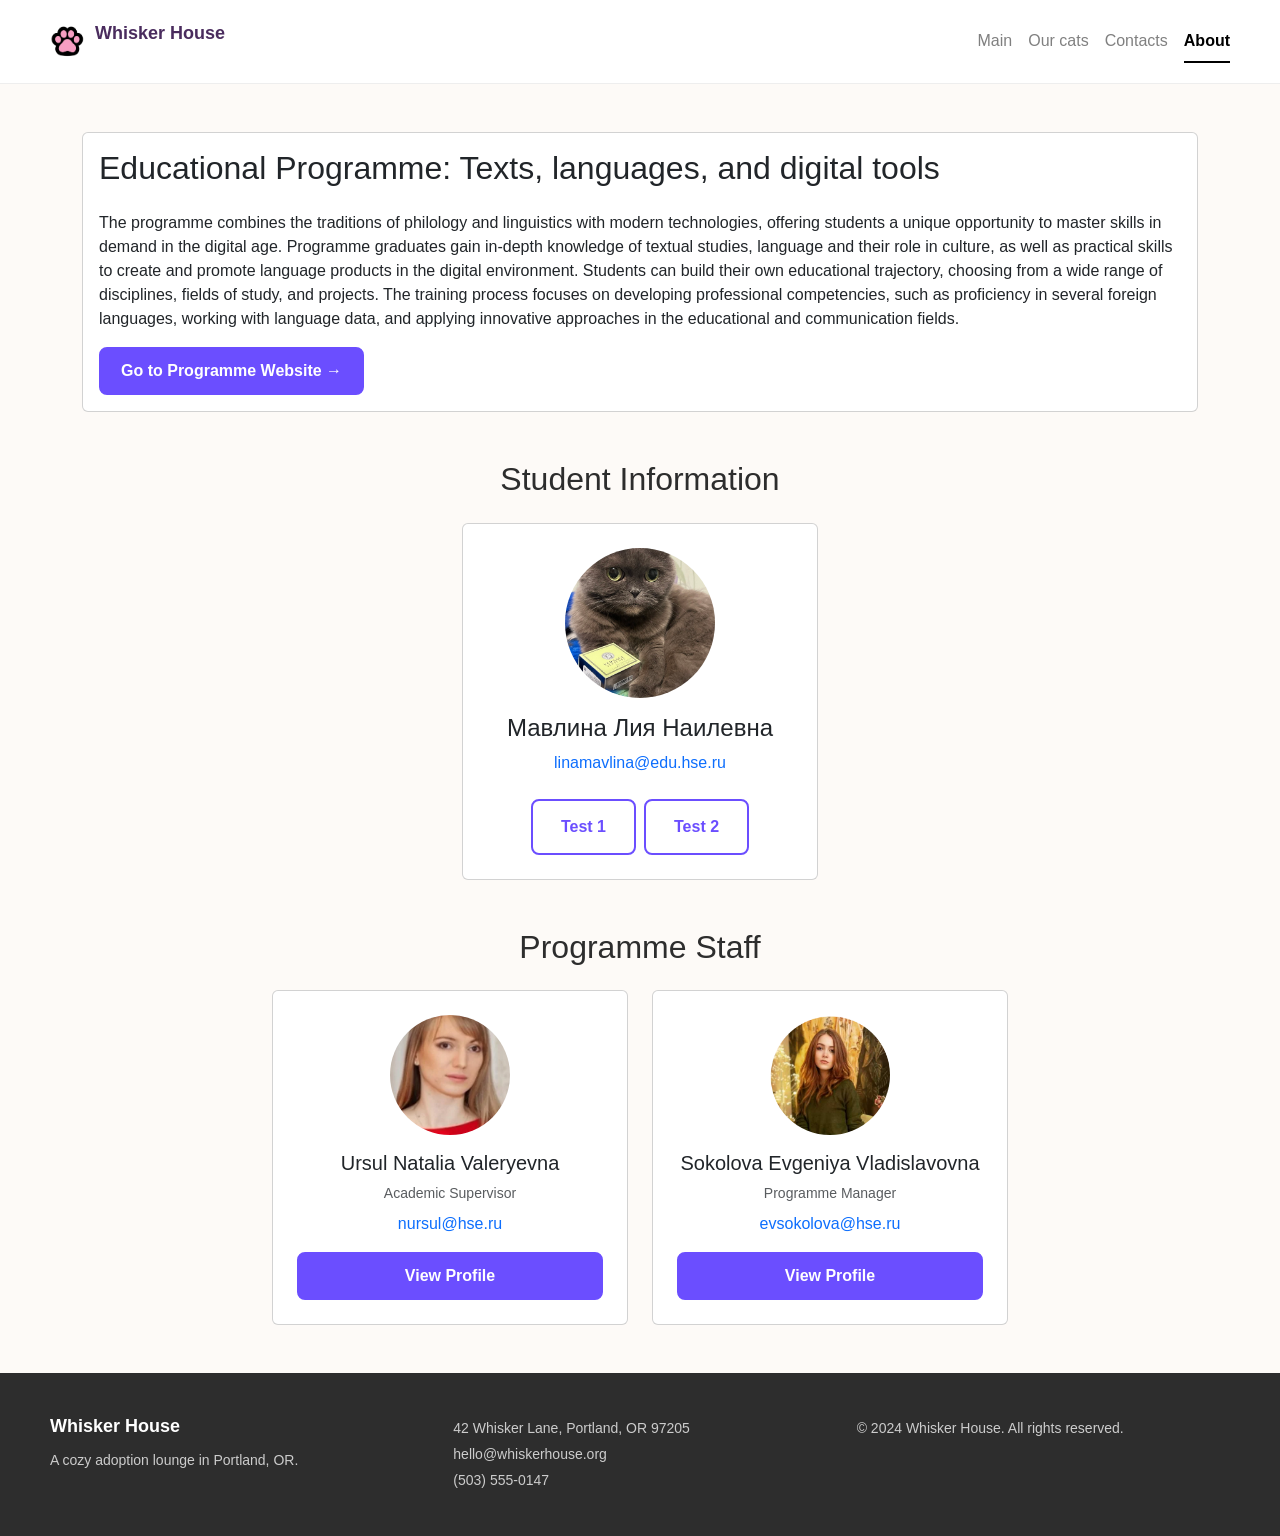
==== about.html @ 3d8e3e5b "Add files via upload" ====
<!DOCTYPE html>
<html lang="en">
<head>
    <meta charset="UTF-8">
    <meta name="viewport" content="width=device-width, initial-scale=1.0">
    <title>About | Whisker House</title>
    <link href="https://cdn.jsdelivr.net/npm/bootstrap@5.3.3/dist/css/bootstrap.min.css" rel="stylesheet">
    <link rel="stylesheet" href="style.css">
</head>


<body>
    <header class="site-header">
        <div class="logo">
            <img src="cat-paw-pink-black-color-cute-icon_423491-224.avif" alt="Иконка Whisker House">
            <p>Whisker House</p>
        </div>
        <ul class="nav nav-underline">
            <li class="nav-item">
                <a class="nav-link" href="index.html">Main</a>
            </li>
            <li class="nav-item">
                <a class="nav-link" href="ourcats.html">Our cats</a>
            </li>
            <li class="nav-item">
                <a class="nav-link" href="form.html">Contacts</a>
            </li>
            <li class="nav-item">
            
                <a class="nav-link active violet" href="about.html">About</a>
            </li>
        </ul>
    </header>  


    <main class="container my-5 flex-grow-1">
       
   
        <div class="card mb-5">
            <div class="card-body">
                <h2 class="card-title mb-4">Educational Programme: Texts, languages, and digital tools</h2>
              
                <p class="card-text">
                    The programme combines the traditions of philology and linguistics with modern technologies, offering students a unique opportunity to master skills in demand in the digital age. Programme graduates gain in-depth knowledge of textual studies, language and their role in culture, as well as practical skills to create and promote language products in the digital environment.

Students can build their own educational trajectory, choosing from a wide range of disciplines, fields of study, and projects. The training process focuses on developing professional competencies, such as proficiency in several foreign languages, working with language data, and applying innovative approaches in the educational and communication fields.
                </p>
            
                <a href="https://spb.hse.ru/en/ba/tld/" target="_blank" class="btn btn-primary">
                    Go to Programme Website →
                </a>
            </div>
        </div>


        <h2 class="mb-4 text-center">Student Information</h2>
        <div class="row justify-content-center mb-5">
            <div class="col-md-6 col-lg-4">
                <div class="card h-100 text-center p-4">
                   
                    <img src="Jasi.jpg" class="rounded-circle mx-auto mb-3" alt="Student Photo" style="width: 150px; height: 150px; object-fit: cover;">
                   
                    <h4 class="card-title">Мавлина Лия Наилевна</h4>
                   
                    <p class="card-text mb-2">
                        <a href="mailto:student@example.com"> linamavlina@edu.hse.ru</a>
                    </p>
                   
                    <div class="d-flex justify-content-center gap-2 mt-3">
                        <a href="https://github.com/liyamavlina/Test1" target="_blank" class="btn btn-secondary btn-sm">Test 1</a>
                        <a href="https://github.com/liyamavlina/Test-2" target="_blank" class="btn btn-secondary btn-sm">Test 2</a>
                    </div>
                </div>
            </div>
        </div>


        <h2 class="mb-4 text-center">Programme Staff</h2>
        <div class="row justify-content-center g-4">
           
           
            <div class="col-md-6 col-lg-4">
                <div class="card h-100  text-center p-4">
                    <img src="Ursul.webp" class="rounded-circle mx-auto mb-3" alt="Program Director" style="width: 120px; height: 120px; object-fit: cover;">
                   
                    
                    <h5 class="card-title">Ursul Natalia Valeryevna</h5>
                    <p class="text-muted small mb-2">Academic Supervisor</p>
                   
                   
                    <p class="card-text mb-3">
                        <a href="mailto:nursul@hse.ru">nursul@hse.ru</a>
                    </p>
            
                    <a href="https://www.hse.ru/en/org/persons/133062680/" target="_blank" class="btn btn-primary w-100 mt-auto">View Profile</a>
                </div>
            </div>

            <div class="col-md-6 col-lg-4">
                <div class="card h-100 text-center p-4">

                    <img src="Manager.png" class="rounded-circle mx-auto mb-3" alt="Programme Manager" style="width: 120px; height: 120px; object-fit: cover;">
                   
                    <h5 class="card-title">Sokolova Evgeniya Vladislavovna</h5>
                    <p class="text-muted small mb-2">Programme Manager</p>
                   
            
                    <p class="card-text mb-3">
                        <a href="mailto:evsokolova@hse.ru">evsokolova@hse.ru</a>
                    </p>
                   
                    <a href="https://www.hse.ru/en/org/persons/1098196003" target="_blank" class="btn btn-primary w-100 mt-auto">View Profile</a>
                </div>
            </div>


        </div>
    </main>

    <footer class="site-footer">
        <div>
            <strong>Whisker House</strong>
            <p>A cozy adoption lounge in Portland, OR.</p>
        </div>
        <div>
            <p>42 Whisker Lane, Portland, OR 97205</p>
            <p>hello@whiskerhouse.org</p>
            <p>(503) 555-0147</p>
        </div>
        <div>
            <p>&copy; 2024 Whisker House. All rights reserved.</p>
        </div>
    </footer>


</body>
</html>
---- style.css ----
body {
        font-family: 'Segoe UI', sans-serif;
        color: #2d2d2d;
        background-color: #fdfaf7; 
    }

    a {
        text-decoration: none;
    }

    .site-header {
        display: flex;
        align-items: center;
        justify-content: space-between;
        padding: 20px 50px;
        background-color: #fff;
        border-bottom: 1px solid #eee;
    }

    .site-header a {
      color: grey;  
    }
    .violet {
     color: #7e5ba4;   
    }

    .logo {
        display: flex;
        align-items: center;
        gap: 10px;
    }

    .logo img {
        width: 35px;
        height: 35px;
    }

    .logo p {
        font-weight: bold;
        font-size: 18px;
        color: #4a2c5e; 
    }

    .main-content {
        display: flex;
        justify-content: center;
        align-items: center;
        padding: 60px 50px;
        gap: 80px;
        margin-left: 5%;
    }

    .text-content {
        max-width: 550px;
    }

    .subtitle {
        font-size: 12px;
        font-weight: 700;
        letter-spacing: 1.5px;
        color: #7e5ba4; 
        text-transform: uppercase;
        margin-bottom: 10px;
    }

    .text-content h1 {
        font-size: 56px;
        line-height: 1.1;
        margin: 0 0 20px 0;
        color: #2d2d2d;
        font-weight: 800;
    }

    .description {
        font-size: 16px;
        color: #666;
        margin-bottom: 30px;
    }

    
    .cta-buttons {
        display: flex;
        gap: 15px;
    }

    .btn-primary, .btn-secondary {
        padding: 14px 28px;
        font-size: 16px;
        font-weight: 600;
        border-radius: 8px;
    }

    .btn-primary {
        background-color: #6b4eff;
        color: #fff;
        border: 2px solid #6b4eff;
    }

    .btn-secondary {
        background-color: transparent;
        color: #6b4eff;
        border: 2px solid #6b4eff;
    }

    .image-content {
        display: flex;
        justify-content: center;
    }

    .image-content img {
        max-width: 450px;
        border-radius: 50%; 
        border: 10px solid #f0edff;
        object-fit: cover;
        aspect-ratio: 1 / 1;
    }

    .contact-header {
        text-align: center;
        max-width: 700px;
        margin: 60px auto 40px;
        padding: 0 20px;
    }

    .contact-header h1 {
        font-size: 42px;
        margin-bottom: 15px;
        color: #2d2d2d;
    }

    .contact-header p {
        font-size: 16px;
        color: #666;
    }

    .contact-form {
        max-width: 600px;
        margin: 0 auto 80px;
        background: #fff;
        padding: 40px;
        border-radius: 12px;
    }

    .contact-form h2 {
        margin-top: 0;
        font-size: 28px;
        color: #2d2d2d;
    }

    .contact-form > p {
        color: #666;
        margin-bottom: 30px;
    }

    .contact-form div {
        margin-bottom: 20px;
    }

    .contact-form p {
        margin: 0 0 8px 0;
        font-size: 14px;
        font-weight: 600;
        color: #4a2c5e;
    }

    input[type="text"],
    input[type="email"],
    select,
    textarea {
        width: 100%;
        padding: 12px 15px;
        border: 1px solid #ddd;
        border-radius: 8px;
        font-size: 16px;
        background-color: #fafafa;
    }

    input[type="text"],
    input[type="email"],
    select,
    textarea {
        outline: none;
        border-color: #6b4eff;
        background-color: #fff;
    }


    input[type="submit"] {
        background-color: #6b4eff;
        color: white;
        border: none;
        padding: 14px 30px;
        font-size: 16px;
        font-weight: 600;
        border-radius: 8px;
        width: 100%;
    }

    input[type="submit"] {
        background-color: #5538d9;
    }

    .site-footer {
        background-color: #2d2d2d;
        color: #ccc;
        padding: 40px 50px;
        display: flex;
        justify-content: space-between;
        flex-wrap: wrap;
        gap: 30px;
    }

    .site-footer div {
        flex: 1;
        min-width: 200px;
    }

    .site-footer strong {
        color: #fff;
        font-size: 18px;
        display: block;
        margin-bottom: 10px;
    }

    .site-footer p {
        margin: 5px 0;
        font-size: 14px;
    }

/* ==================================== */

.cat-img {
    height: 350px;
    object-fit: cover;
}

.cats-page-main {
    flex-grow: 1; 
    padding: 40px 0;
}

.card .btn-primary {
    display: inline-block;
    padding: 10px 20px;
    font-size: 16px;
    border-radius: 8px;
    background-color: #6b4eff;
    border: 2px solid #6b4eff;
    color: white;
    text-align: center;
}
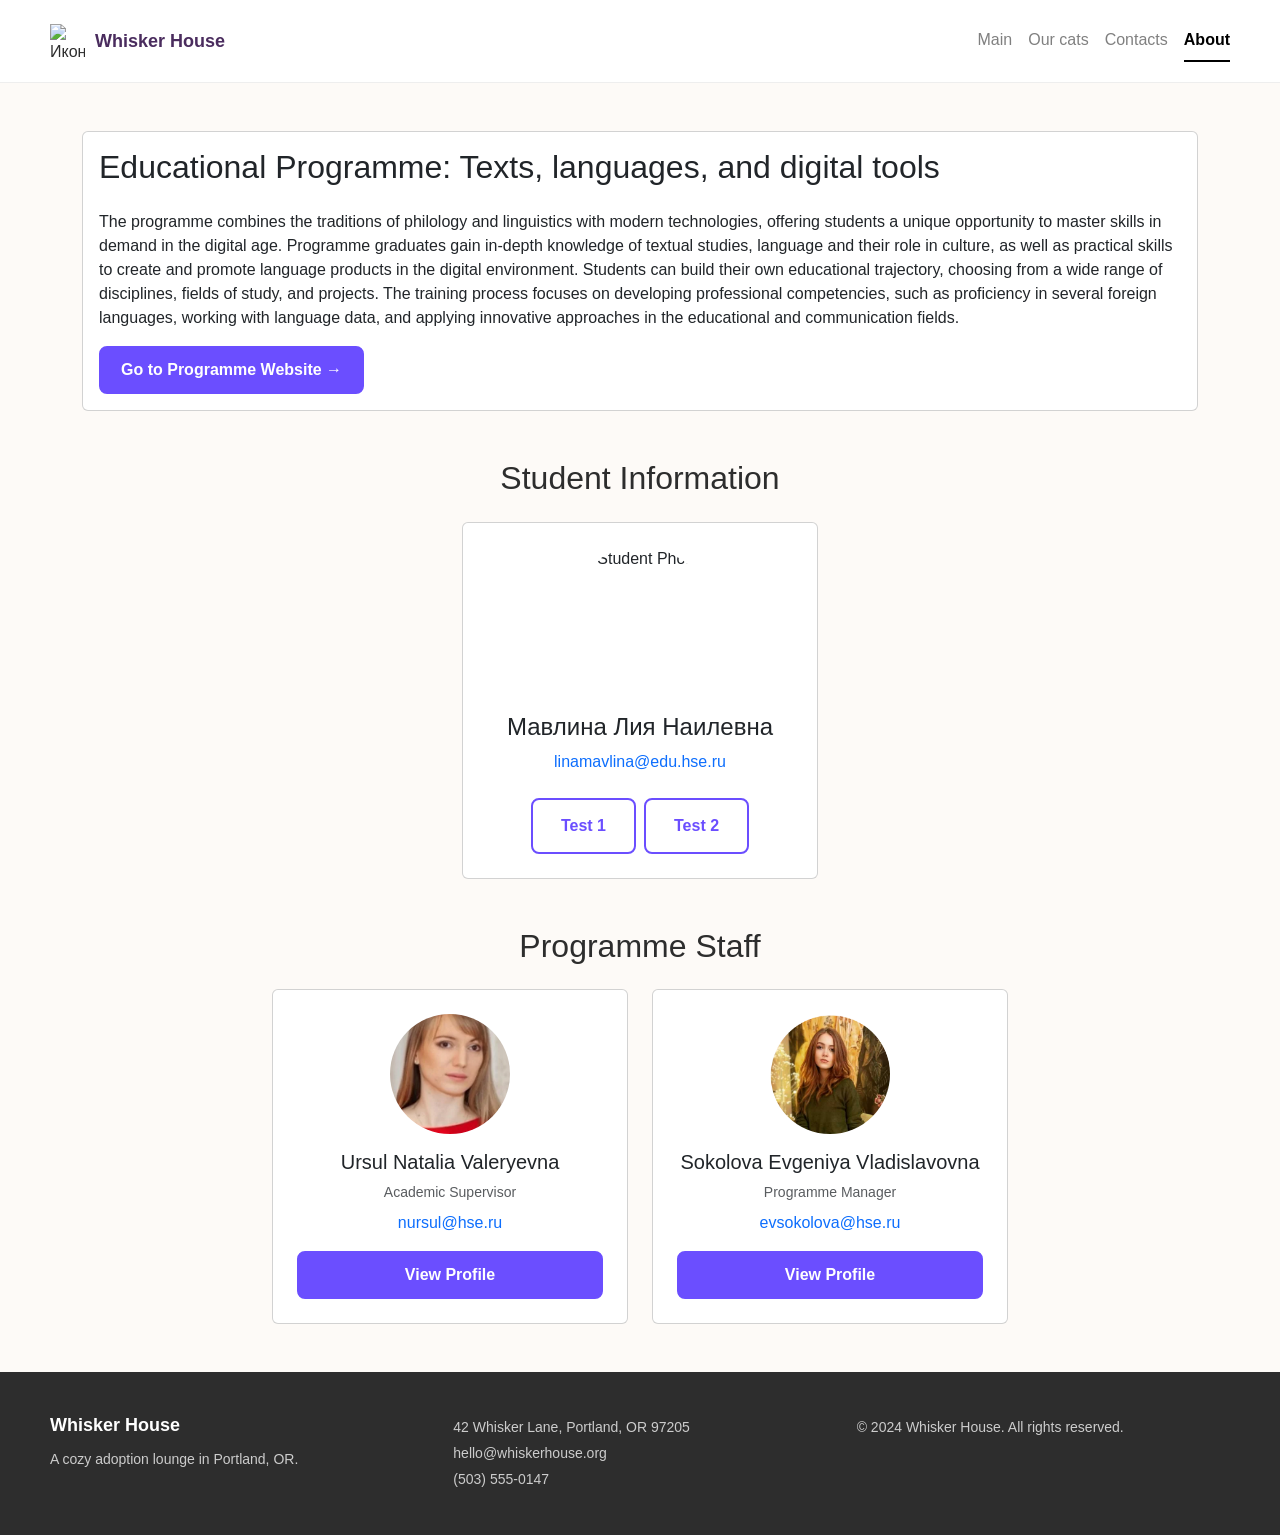
==== commit 760de25d: "Add files via upload" ====
--- a/about.html
+++ b/about.html
@@ -12,7 +12,7 @@
 <body>
     <header class="site-header">
         <div class="logo">
-            <img src="cat-paw-pink-black-color-cute-icon_423491-224.avif" alt="Иконка Whisker House">
+            <img src="images/cat-paw-pink-black-color-cute-icon_423491-224.avif" alt="Иконка Whisker House">
             <p>Whisker House</p>
         </div>
         <ul class="nav nav-underline">
--- a/style.css
+++ b/style.css
@@ -15,6 +15,7 @@
         padding: 20px 50px;
         background-color: #fff;
         border-bottom: 1px solid #eee;
+        flex-wrap: wrap;
     }
 
     .site-header a {
@@ -39,6 +40,7 @@
         font-weight: bold;
         font-size: 18px;
         color: #4a2c5e; 
+        margin: 0;
     }
 
     .main-content {
@@ -108,12 +110,24 @@
     }
 
     .image-content img {
-        max-width: 450px;
         border-radius: 50%; 
         border: 10px solid #f0edff;
         object-fit: cover;
         aspect-ratio: 1 / 1;
-    }
+    }    
+    
+    @media (max-width: 450px) {
+        .cover {
+            flex-wrap: wrap;
+        }
+    }
+
+    @media (min-width: 900px) {
+        .image-content img {
+            max-height: 80%;
+        }
+    }
+
 
     .contact-header {
         text-align: center;
